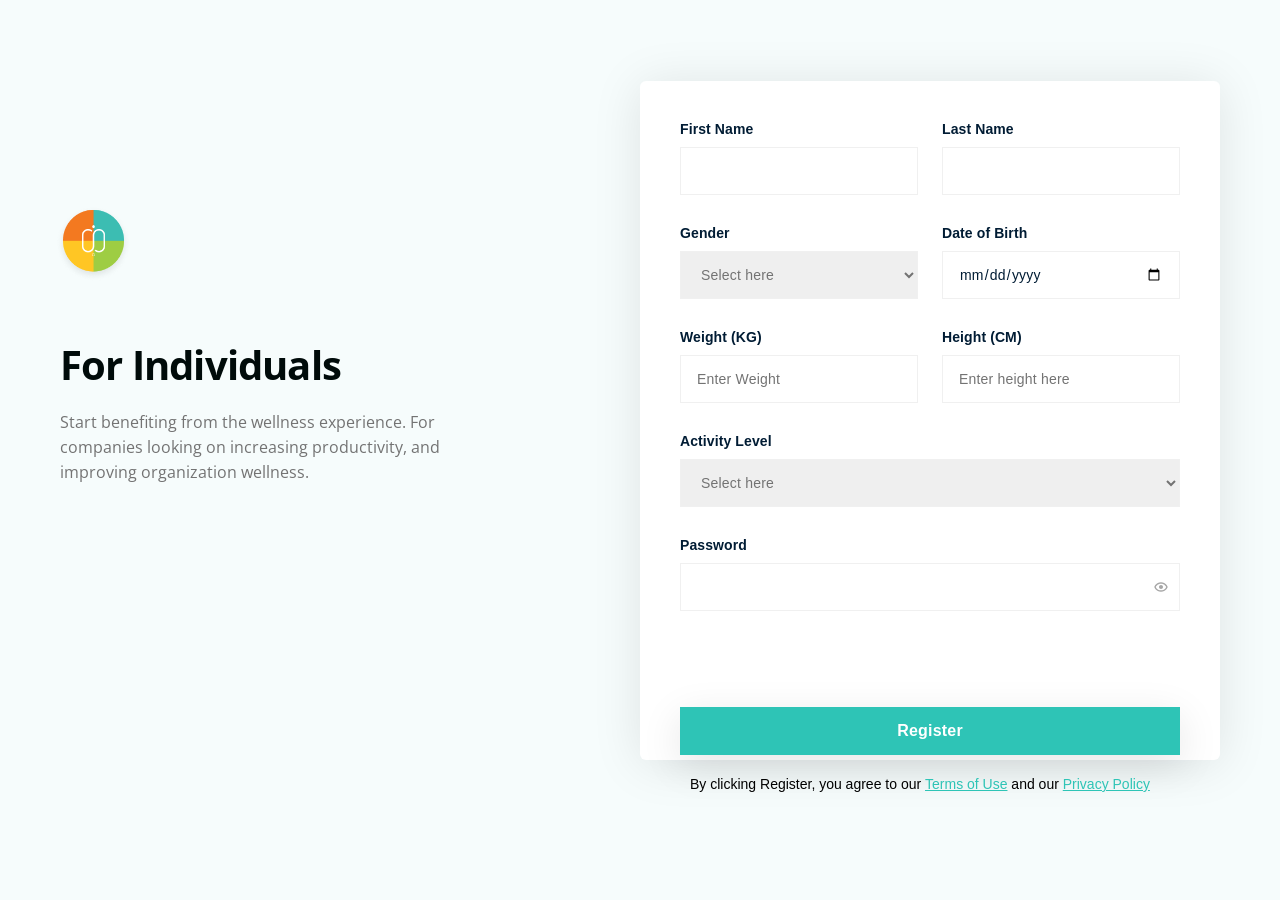
==== index.html @ e746f9d5 "changed html name" ====
<!DOCTYPE html>
<html lang="en">
<head>
    <meta charset="UTF-8">
    <meta name="viewport" content="width=device-width, initial-scale=1.0">
    <link rel="stylesheet" href="Css.css">
     <title>Document</title>
     <script src="Index.js" defer></script>
</head>
<body>
    <main>
        <section class="left">
            <div class="left__info">
                 <img src="Logo.png" alt="logo">
                 <h2>For Individuals</h2>
                 <p id="laptop">Start benefiting from the wellness experience. For companies looking on increasing productivity,
                     and improving organization wellness.</p>
                <p id="mobile">Inspiring wholesome harmony for the mind, body and spirit, for everyone, everywhere.</p>
            </div>
           
        </section>
        <section class="right">
            <form action="">
                <div>
                    <label for="fname">First Name</label>
                    <input id="fname" type="text" >
                </div>
                <div>
                    <label for="lname">Last Name</label>
                    <input id="lname" type="text" >
                </div>
                <div>
                    <label for="gender">Gender</label>
                    <select name="gender" id="gender" >
                        <option disabled selected value="" class="placeholder">Select here</option>
                        <option value="male">Male</option>
                        <option value="female">Female</option>
                        <option value="others">Others</option>
                    </select>
                </div>
                <div>
                    <label for="date">Date of Birth</label>
                    <input type="date" id="date">
                </div>
                <div>
                    <label for="weight">Weight (KG)</label>
                    <input id="weight" type="text" placeholder="Enter Weight">
                </div>
                <div>
                    <label for="height">Height (CM)</label>
                    <input id="height" type="text" placeholder="Enter height here">
                </div>
                <div>
                    <label for="activity">Activity Level</label>
                    <select name="activity" id="activity" >
                        <option disabled selected value="" class="placeholder">Select here</option>
                        <option value="1">1</option>
                        <option value="2">2</option>
                        <option value="3">3</option>
                    </select>
                </div>
                <div>
                    <label for="password">Password</label>
                    <input type="password" id="password">
                    <img src="show.svg" alt="show" id="show">
                </div>

                
            </form>
            <button>Register</button>
            <footer id="footLaptop">
              <p>By clicking Register, you agree to our <span><a href="">Terms of Use</a></span>  and our <span><a href="">Privacy Policy</a></span></p>  
            </footer>
            
        </section>
        <footer id="footMobile">
            <p>By clicking Register, you agree to our <span><a href="">Terms of Use</a></span>  and our <span><a href="">Privacy Policy</a></span></p>  
        </footer>
    </main>
</body>
</html>
---- Css.css ----
@import url('https://fonts.googleapis.com/css2?family=Open+Sans:wght@500&display=swap');
@import url('https://fonts.cdnfonts.com/css/sofia-pro');
*{
    margin: 0;
    padding: 0;
    box-sizing: border-box;
    font-family: 'Open Sans', sans-serif;
}
body{
    background-color: rgba(46, 196, 181,0.04);
    
}
main{
    width: 1160px;
    height: 679px;
    margin: auto;
    margin-top: 81px;
    margin-bottom: 80px;
    display: flex;
    justify-content: space-between;
}
.left__info{
    width: 460px;
    height: 275px;
    margin-top: 124px;

}
 img{
    width: 77.333px;
    height: 80px;
    position: relative;
    left: -5px;
    margin-bottom:50px ;
}
.left__info > h2{
    color: var(--cl-black, #000B0A);
    font-family: 'Open Sans', sans-serif;
    font-size: 40px;
    font-style: normal;
    font-weight: 700;
    line-height: 50px; /* 125% */
    letter-spacing: -0.8px;
    margin-bottom: 20px;
}
.left__info > p{
    
    color: #737373;
    font-family: 'Open Sans', sans-serif;
    font-size: 16px;
    font-style: normal;
    font-weight: 400;
    line-height: 25px; /* 156.25% */
}
#mobile{
    display: none;
}
.right{
    width: 580px;
    height: 100%;
    border-radius: 6px;
    background: #FFF;
    box-shadow: 0px 4px 50px 0px rgba(4, 8, 19, 0.10);
    padding: 40px;
}
form > div{
    display: flex;
    flex-direction: column;
    font-family: 'Sofia Pro';
    
}
form{
    display: grid;
    grid-template-columns: 1fr 1fr;
}
form div:nth-child(7){
    grid-column: span 2;
}
form div:nth-child(8){
    grid-column: span 2;
}

form div:nth-child(1),form div:nth-child(3),form div:nth-child(5){
    margin-right: 12px;
}
form div:nth-child(2),form div:nth-child(4),form div:nth-child(6){
    margin-left: 12px;
}

label{
    margin-bottom: 10px;
    color:  #011C34;
    font-family: 'Sofia Pro', sans-serif;
    font-size: 14px;
    font-style: normal;
    font-weight: 600;
    line-height: normal;
    letter-spacing: 0.1px;
}
input,select{
 height: 48px; 
 margin-bottom: 30px; 
 border: 1.5px solid #F0F0F0; 
 padding: 14px 16px;
}
button{
    height: 48px;
    width: 100%;  
    margin-bottom: 16px;
     background-color: #2EC4B6;
    border: none;
    box-shadow: 0px 10px 40px rgba(0, 0, 0, 0.10);
    color:  #FFF;
    text-align: center;
     font-family: 'Sofia Pro', sans-serif;
    font-size: 16px;
    font-style: normal;
    font-weight: 600;
    line-height: normal;
    letter-spacing: 0.2px;
}
#show{
    width: 16px;
height: 16px;
flex-shrink: 0;
position: relative;
bottom: 62px;
left: 473px;
}

input{
    color:  #011C34;
 font-family: 'Sofia Pro', sans-serif;
font-size: 14px;
font-style: normal;
font-weight: 400;
line-height: 20px; /* 142.857% */
letter-spacing: 0.2px;
}
input::placeholder{
    color: #737373;
     font-family: 'Sofia Pro', sans-serif;
    font-size: 14px;
    font-style: normal;
    font-weight: 300;
    line-height: 20px; /* 142.857% */
    letter-spacing: 0.2px;
    }

select{
    color:#737373;
     font-family: 'Sofia Pro', sans-serif;
    font-size: 14px;
    font-style: normal;
    font-weight: 300;
    line-height: 20px; /* 142.857% */
    letter-spacing: 0.2px;
}
.right p{
    color: #000;
 font-family: 'Sofia Pro', sans-serif;
font-size: 14px;
font-style: normal;
font-weight: 400;
line-height: 25px; /* 178.571% */
margin-left: 10px;

}
#footMobile{
    display: none;
}
a{
    color:  #2EC4B6;
font-family: 'Sofia Pro', sans-serif;
font-size: 14px;
font-style: normal;
font-weight: 500;
line-height: 25px;
text-decoration-line: underline;
}

@media screen and (max-width: 375px){
    main{
        flex-direction: column;
        margin-top: 30px;
        width: 327px;
    }
    .left__info{
        margin-top: 0;
        width: 100%;
        height: auto;
        margin-bottom: 40px;
    }
    .right{
        width: 100%;
        height: auto;
        padding: 24px 16px 30px 16px;
        margin-bottom: 24px;
    }
    form{
        
        display: flex ;
        flex-direction: column;
    }
    form div:nth-child(1),form div:nth-child(3),form div:nth-child(5){
        margin-right: 0px;
    }
    form div:nth-child(2),form div:nth-child(4),form div:nth-child(6){
        margin-left: 0px;
    }
    img{
        width: 38.667px;
        height: 40px;
        margin-bottom: 40px;
    }
    .left__info > h2{
        font-size: 30px;
        line-height: normal;
       margin-bottom: 12px;
    }
    #laptop{
        display: none;
    }
    #mobile{
        display: block;
        color: var(--cl-grey, #737373);
        font-family:'Open Sans', sans-serif;
        font-size: 16px;
        font-style: normal;
        font-weight: 300;
        line-height: 25px; /* 156.25% */
    }
    #footLaptop{
        display: none;
    }
    #footMobile{
        display: block;
        padding-bottom: 64px;
        text-align: center;
    }
    button{
        margin-bottom: 0;
    }

}
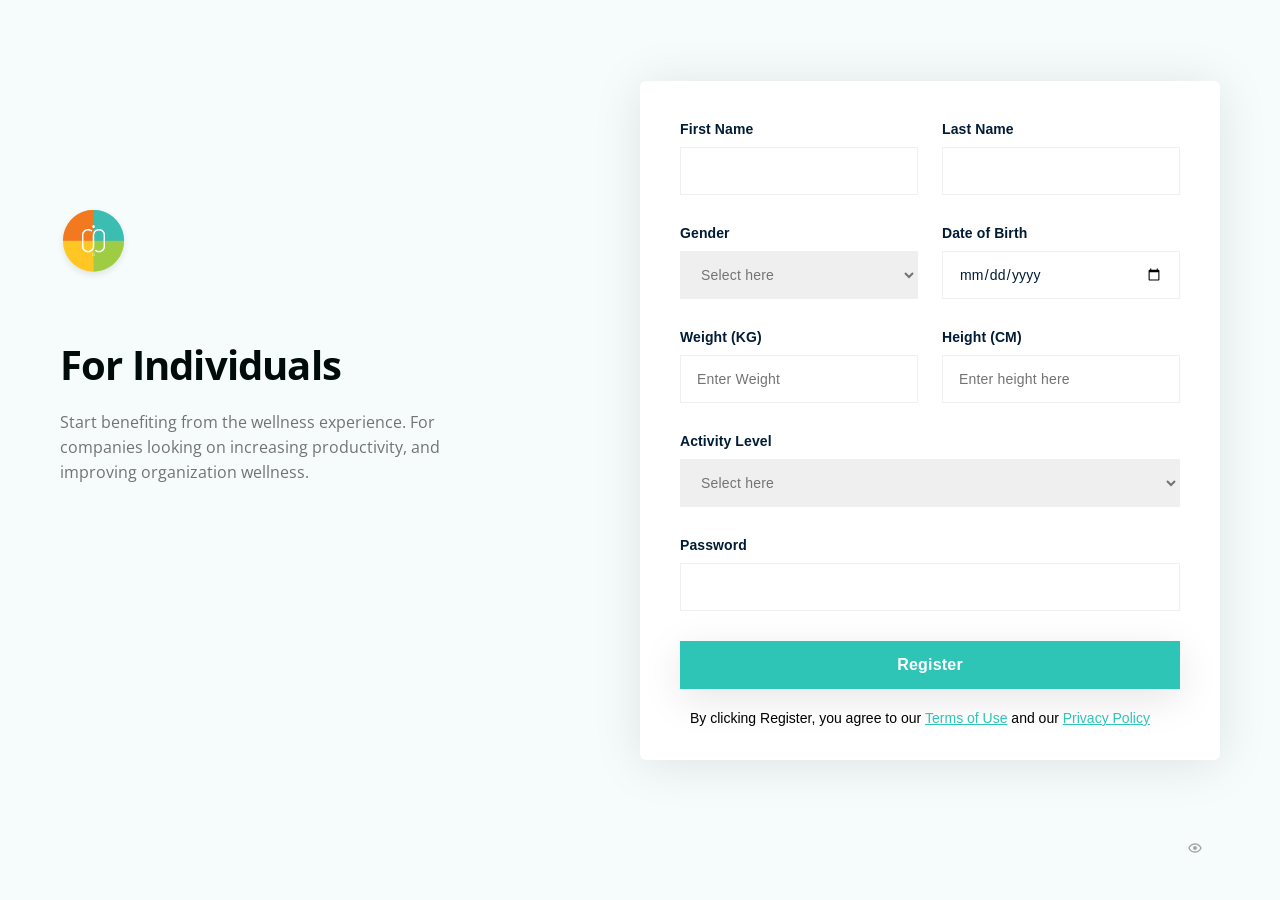
==== commit e36e30b0: "adjust picture" ====
--- a/index.html
+++ b/index.html
@@ -3,7 +3,7 @@
 <head>
     <meta charset="UTF-8">
     <meta name="viewport" content="width=device-width, initial-scale=1.0">
-    <link rel="stylesheet" href="Css.css">
+    <link rel="stylesheet" href="index.css">
      <title>Document</title>
      <script src="Index.js" defer></script>
 </head>
@@ -64,6 +64,7 @@
                     <input type="password" id="password">
                     <img src="show.svg" alt="show" id="show">
                 </div>
+                
 
                 
             </form>
--- a/index.css
+++ b/index.css
@@ -0,0 +1,247 @@
+@import url('https://fonts.googleapis.com/css2?family=Open+Sans:wght@500&display=swap');
+@import url('https://fonts.cdnfonts.com/css/sofia-pro');
+*{
+    margin: 0;
+    padding: 0;
+    box-sizing: border-box;
+    font-family: 'Open Sans', sans-serif;
+}
+body{
+    background-color: rgba(46, 196, 181,0.04);
+    
+}
+main{
+    width: 1160px;
+    height: 679px;
+    margin: auto;
+    margin-top: 81px;
+    margin-bottom: 80px;
+    display: flex;
+    justify-content: space-between;
+}
+.left__info{
+    width: 460px;
+    height: 275px;
+    margin-top: 124px;
+
+}
+ img{
+    width: 77.333px;
+    height: 80px;
+    position: relative;
+    left: -5px;
+    margin-bottom:50px ;
+}
+.left__info > h2{
+    color: var(--cl-black, #000B0A);
+    font-family: 'Open Sans', sans-serif;
+    font-size: 40px;
+    font-style: normal;
+    font-weight: 700;
+    line-height: 50px; /* 125% */
+    letter-spacing: -0.8px;
+    margin-bottom: 20px;
+}
+.left__info > p{
+    
+    color: #737373;
+    font-family: 'Open Sans', sans-serif;
+    font-size: 16px;
+    font-style: normal;
+    font-weight: 400;
+    line-height: 25px; /* 156.25% */
+}
+#mobile{
+    display: none;
+}
+.right{
+    width: 580px;
+    height: 100%;
+    border-radius: 6px;
+    background: #FFF;
+    box-shadow: 0px 4px 50px 0px rgba(4, 8, 19, 0.10);
+    padding: 40px;
+}
+form > div{
+    display: flex;
+    flex-direction: column;
+    font-family: 'Sofia Pro';
+    
+}
+form{
+    display: grid;
+    grid-template-columns: 1fr 1fr;
+    
+    
+}
+form div:nth-child(7){
+    grid-column: span 2;
+}
+form div:nth-child(8){
+    grid-column: span 2;
+    
+}
+
+form div:nth-child(1),form div:nth-child(3),form div:nth-child(5){
+    margin-right: 12px;
+}
+form div:nth-child(2),form div:nth-child(4),form div:nth-child(6){
+    margin-left: 12px;
+}
+
+label{
+    margin-bottom: 10px;
+    color:  #011C34;
+    font-family: 'Sofia Pro', sans-serif;
+    font-size: 14px;
+    font-style: normal;
+    font-weight: 600;
+    line-height: normal;
+    letter-spacing: 0.1px;
+}
+input,select{
+ height: 48px; 
+ margin-bottom: 30px; 
+ border: 1.5px solid #F0F0F0; 
+ padding: 14px 16px;
+}
+button{
+    height: 48px;
+    width: 100%;  
+    margin-bottom: 16px;
+     background-color: #2EC4B6;
+    border: none;
+    box-shadow: 0px 10px 40px rgba(0, 0, 0, 0.10);
+    color:  #FFF;
+    text-align: center;
+     font-family: 'Sofia Pro', sans-serif;
+    font-size: 16px;
+    font-style: normal;
+    font-weight: 600;
+    line-height: normal;
+    letter-spacing: 0.2px;
+}
+#show{
+    width: 16px;
+height: 16px;
+flex-shrink: 0;
+position: absolute;
+bottom: -6px;
+left: 1187px;
+}
+
+input{
+    color:  #011C34;
+ font-family: 'Sofia Pro', sans-serif;
+font-size: 14px;
+font-style: normal;
+font-weight: 400;
+line-height: 20px; /* 142.857% */
+letter-spacing: 0.2px;
+}
+input::placeholder{
+    color: #737373;
+     font-family: 'Sofia Pro', sans-serif;
+    font-size: 14px;
+    font-style: normal;
+    font-weight: 300;
+    line-height: 20px; /* 142.857% */
+    letter-spacing: 0.2px;
+    }
+
+select{
+    color:#737373;
+     font-family: 'Sofia Pro', sans-serif;
+    font-size: 14px;
+    font-style: normal;
+    font-weight: 300;
+    line-height: 20px; /* 142.857% */
+    letter-spacing: 0.2px;
+}
+.right p{
+    color: #000;
+ font-family: 'Sofia Pro', sans-serif;
+font-size: 14px;
+font-style: normal;
+font-weight: 400;
+line-height: 25px; /* 178.571% */
+margin-left: 10px;
+
+}
+#footMobile{
+    display: none;
+}
+a{
+    color:  #2EC4B6;
+font-family: 'Sofia Pro', sans-serif;
+font-size: 14px;
+font-style: normal;
+font-weight: 500;
+line-height: 25px;
+text-decoration-line: underline;
+}
+
+@media screen and (max-width: 375px){
+    main{
+        flex-direction: column;
+        margin-top: 30px;
+        width: 327px;
+    }
+    .left__info{
+        margin-top: 0;
+        width: 100%;
+        height: auto;
+        margin-bottom: 40px;
+    }
+    .right{
+        width: 100%;
+        height: auto;
+        padding: 24px 16px 30px 16px;
+        margin-bottom: 24px;
+    }
+    form{
+        
+        display: flex ;
+        flex-direction: column;
+    }
+    form div:nth-child(1),form div:nth-child(3),form div:nth-child(5){
+        margin-right: 0px;
+    }
+    form div:nth-child(2),form div:nth-child(4),form div:nth-child(6){
+        margin-left: 0px;
+    }
+    img{
+        width: 38.667px;
+        height: 40px;
+        margin-bottom: 40px;
+    }
+    .left__info > h2{
+        font-size: 30px;
+        line-height: normal;
+       margin-bottom: 12px;
+    }
+    #laptop{
+        display: none;
+    }
+    #mobile{
+        display: block;
+        color: var(--cl-grey, #737373);
+        font-family:'Open Sans', sans-serif;
+        font-size: 16px;
+        font-style: normal;
+        font-weight: 300;
+        line-height: 25px; /* 156.25% */
+    }
+    #footLaptop{
+        display: none;
+    }
+    #footMobile{
+        display: block;
+        padding-bottom: 64px;
+        text-align: center;
+    }
+    button{
+        margin-bottom: 0;
+    }
+
+}
